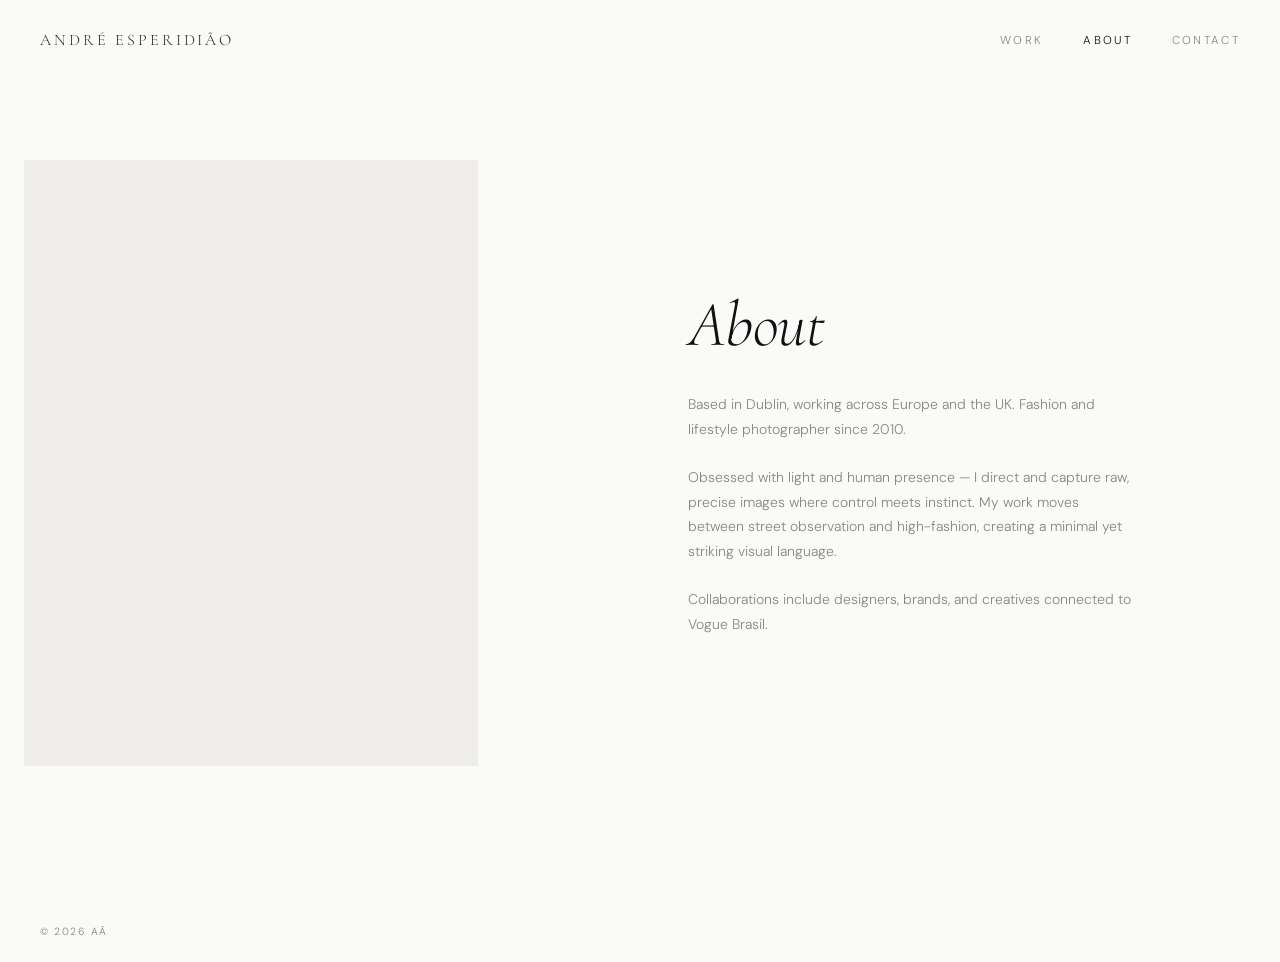
==== about.html @ 3160cdf7 "refactor: update page titles and improve navigation structure" ====
<!doctype html>
<html lang="en">
<head>
  <meta charset="UTF-8" />
  <meta name="viewport" content="width=device-width, initial-scale=1.0" />
  <title>About — André Esperidião</title>
  <link rel="preconnect" href="https://fonts.googleapis.com" />
  <link rel="preconnect" href="https://fonts.gstatic.com" crossorigin />
  <link href="https://fonts.googleapis.com/css2?family=Cormorant+Garamond:ital,wght@0,300;0,400;0,500;1,300;1,400;1,500&family=DM+Sans:ital,opsz,wght@0,9..40,100..1000;1,9..40,100..1000&display=swap" rel="stylesheet" />
  <link rel="stylesheet" href="style.css" />
</head>
<body>

  <header id="site-header">
    <div class="header-inner">
      <a href="index.html" class="logo font-serif-display">André Esperidião</a>
      <nav class="desktop-nav">
        <a href="work.html" class="nav-link">Work</a>
        <a href="about.html" class="nav-link">About</a>
        <a href="contact.html" class="nav-link">Contact</a>
      </nav>
      <button id="menu-toggle">Menu</button>
    </div>
  </header>

  <div id="mobile-menu">
    <a href="work.html">Work</a>
    <a href="about.html">About</a>
    <a href="contact.html">Contact</a>
  </div>

  <main class="page">
    <section class="page-top" style="padding-left:1.5rem;padding-right:1.5rem;">
      <div class="about-grid">

        <div class="reveal-image image-container w-full md-w-80pct" style="aspect-ratio:3/4;">
          <div class="shimmer"></div>
          <img src="assets/about-portrait.jpg" alt="André Esperidião" loading="lazy"
            style="width:100%;height:100%;object-fit:cover;" />
        </div>

        <div class="about-text-col">
          <h1 class="font-serif-display"><em>About</em></h1>
          <p>Based in Dublin, working across Europe and the UK. Fashion and lifestyle photographer since 2010.</p>
          <p>Obsessed with light and human presence — I direct and capture raw, precise images where control meets instinct. My work moves between street observation and high-fashion, creating a minimal yet striking visual language.</p>
          <p>Collaborations include designers, brands, and creatives connected to Vogue Brasil.</p>
        </div>

      </div>
    </section>

    <footer class="page-footer">
      <span class="footer-copy">© <span class="footer-year"></span> Aã</span>
    </footer>
  </main>

  <script src="main.js"></script>
</body>
</html>
---- style.css ----
@import url('https://fonts.googleapis.com/css2?family=Cormorant+Garamond:ital,wght@0,300;0,400;0,500;1,300;1,400;1,500&family=DM+Sans:ital,opsz,wght@0,9..40,100..1000;1,9..40,100..1000&display=swap');

/* ─── Variables (light theme — inner pages) ──────── */
:root {
  --background:       #fafaf8;
  --foreground:       #111111;
  --muted:            #eeede9;
  --muted-foreground: #8a8680;
  --border:           #e0e0dc;
}

/* ─── Reset ──────────────────────────────────────── */
*, *::before, *::after { box-sizing: border-box; margin: 0; padding: 0; }

html { scroll-behavior: smooth; }

body {
  background-color: var(--background);
  color: var(--foreground);
  font-family: 'DM Sans', system-ui, sans-serif;
  font-weight: 300;
  -webkit-font-smoothing: antialiased;
  -moz-osx-font-smoothing: grayscale;
  min-height: 100vh;
}

a { color: inherit; text-decoration: none; }
img { display: block; max-width: 100%; }

/* ─── Typography ─────────────────────────────────── */
.font-serif-display {
  font-family: 'Cormorant Garamond', Georgia, serif;
  letter-spacing: -0.01em;
  line-height: 1.1;
}

.font-sans-ui {
  font-family: 'DM Sans', system-ui, sans-serif;
  font-weight: 300;
  letter-spacing: 0.2em;
  text-transform: uppercase;
  font-size: 0.72rem;
}

/* ─── Nav Link ───────────────────────────────────── */
.nav-link {
  font-family: 'DM Sans', system-ui, sans-serif;
  font-size: 0.72rem;
  font-weight: 300;
  letter-spacing: 0.2em;
  text-transform: uppercase;
  color: var(--muted-foreground);
  display: inline-block;
  transition: color 0.2s;
}

.nav-link:hover { color: var(--foreground); }
.nav-link.active { color: var(--foreground); }

/* ─── Header ─────────────────────────────────────── */
#site-header {
  position: fixed;
  top: 0; left: 0; right: 0;
  z-index: 50;
  pointer-events: none;
}

.header-inner {
  display: flex;
  align-items: center;
  justify-content: space-between;
  padding: 2rem 2.5rem;
}

@media (max-width: 768px) {
  .header-inner { padding: 1.5rem; }
}

.logo {
  font-family: 'Cormorant Garamond', serif;
  font-weight: 300;
  font-size: 1rem;
  letter-spacing: 0.18em;
  text-transform: uppercase;
  color: var(--foreground);
  opacity: 0.9;
  pointer-events: auto;
  transition: opacity 0.2s;
}

.logo:hover { opacity: 1; }

nav.desktop-nav {
  display: none;
  align-items: center;
  gap: 2.5rem;
  pointer-events: auto;
}

@media (min-width: 769px) {
  nav.desktop-nav { display: flex; }
}

#menu-toggle {
  display: block;
  background: none;
  border: none;
  cursor: pointer;
  pointer-events: auto;
  font-family: 'DM Sans', system-ui, sans-serif;
  font-size: 0.72rem;
  font-weight: 300;
  letter-spacing: 0.2em;
  text-transform: uppercase;
  color: var(--muted-foreground);
  transition: color 0.2s;
}

#menu-toggle:hover { color: var(--foreground); }

@media (min-width: 769px) {
  #menu-toggle { display: none; }
}

/* ─── Mobile Menu ────────────────────────────────── */
#mobile-menu {
  position: fixed;
  inset: 0;
  z-index: 40;
  background: rgba(10, 10, 10, 0.97);
  display: flex;
  flex-direction: column;
  align-items: center;
  justify-content: center;
  gap: 2.5rem;
  opacity: 0;
  pointer-events: none;
  transition: opacity 0.4s cubic-bezier(0.22, 1, 0.36, 1);
}

#mobile-menu.open { opacity: 1; pointer-events: auto; }

#mobile-menu a {
  font-family: 'Cormorant Garamond', serif;
  font-weight: 300;
  font-size: 2.8rem;
  letter-spacing: 0.08em;
  color: #fff;
  opacity: 0;
  transform: translateY(20px);
  transition: opacity 0.5s cubic-bezier(0.22, 1, 0.36, 1),
              transform 0.5s cubic-bezier(0.22, 1, 0.36, 1);
}

#mobile-menu.open a:nth-child(1) { transition-delay: 0s;   opacity: 1; transform: translateY(0); }
#mobile-menu.open a:nth-child(2) { transition-delay: 0.1s; opacity: 1; transform: translateY(0); }
#mobile-menu.open a:nth-child(3) { transition-delay: 0.2s; opacity: 1; transform: translateY(0); }

/* ─── Image Container ────────────────────────────── */
.image-container {
  position: relative;
  overflow: hidden;
  background-color: var(--muted);
}

.image-container img {
  transition: filter 0.7s cubic-bezier(0.22, 1, 0.36, 1), opacity 0.6s ease;
}

.image-container:hover img { filter: brightness(1.05); }

/* ─── Shimmer ────────────────────────────────────── */
.shimmer {
  position: absolute;
  inset: 0;
  z-index: 1;
  background: linear-gradient(90deg,
    var(--muted) 25%,
    rgba(0, 0, 0, 0.04) 50%,
    var(--muted) 75%);
  background-size: 200% 100%;
  animation: shimmer 1.5s ease-in-out infinite;
}

@keyframes shimmer {
  0%   { background-position: 200% 0; }
  100% { background-position: -200% 0; }
}

/* ─── Section Padding ────────────────────────────── */
.section-padding { padding: 15vh 2.5rem; }

@media (max-width: 768px) {
  .section-padding { padding: 15vh 1.5rem; }
}

/* ─── Page top padding (below fixed nav) ─────────── */
.page-top { padding-top: 8rem; }

@media (min-width: 769px) {
  .page-top { padding-top: 10rem; }
}

/* ─── Scroll Reveal ──────────────────────────────── */
.reveal-image {
  opacity: 0;
  transform: translateY(24px);
  transition: opacity 0.8s cubic-bezier(0.22, 1, 0.36, 1),
              transform 0.8s cubic-bezier(0.22, 1, 0.36, 1);
}

.reveal-image.visible { opacity: 1; transform: translateY(0); }

/* ─── Hero Section ───────────────────────────────── */
.hero-section {
  min-height: 100svh;
  display: flex;
  flex-direction: column;
  justify-content: flex-end;
  padding: 1.5rem 1.5rem 3rem;
}

@media (min-width: 769px) {
  .hero-section { padding: 2rem 2.5rem 4rem; }
}

.hero-title {
  font-family: 'Cormorant Garamond', serif;
  font-weight: 400;
  font-size: clamp(3.5rem, 11vw, 9rem);
  letter-spacing: -0.03em;
  line-height: 0.9;
  max-width: 56rem;
  color: var(--foreground);
  opacity: 0;
  transform: translateY(30px);
  transition: opacity 1s cubic-bezier(0.22, 1, 0.36, 1),
              transform 1s cubic-bezier(0.22, 1, 0.36, 1);
  transition-delay: 0.2s;
}

.hero-title.animate { opacity: 1; transform: translateY(0); }
.hero-title em { font-style: italic; font-weight: 300; }

.hero-year {
  margin-top: 5rem;
  color: var(--muted-foreground);
  opacity: 0;
  transition: opacity 0.8s ease;
  transition-delay: 0.65s;
}

.hero-year.animate { opacity: 1; }

/* ─── Project Detail Animations ─────────────────── */
.project-detail-title,
.project-detail-meta,
.project-detail-subtitle {
  opacity: 0;
  transform: translateY(20px);
  transition: opacity 0.8s cubic-bezier(0.22, 1, 0.36, 1),
              transform 0.8s cubic-bezier(0.22, 1, 0.36, 1);
}

.project-detail-title.animate   { opacity: 1; transform: translateY(0); transition-delay: 0s; }
.project-detail-meta.animate     { opacity: 1; transform: translateY(0); transition-delay: 0.15s; }
.project-detail-subtitle.animate { opacity: 1; transform: translateY(0); transition-delay: 0.3s; }

/* ─── Work Grid ──────────────────────────────────── */
.work-grid {
  display: flex;
  flex-direction: column;
  gap: 15vh;
}

.project-link { display: block; }

.work-img-centered { margin-left: auto; margin-right: auto; }

.project-img-centered { margin-left: auto; margin-right: auto; }

@media (min-width: 769px) {
  .project-img-centered { width: 60%; }
}

.featured-img-centered { width: 100%; margin-left: auto; margin-right: auto; }

@media (min-width: 769px) {
  .featured-img-centered { width: 70%; }
}

/* ─── Project Detail ─────────────────────────────── */
.project-hero-img { width: 100%; height: 100svh; object-fit: cover; }

.project-info {
  min-height: 100svh;
  display: flex;
  flex-direction: column;
  justify-content: flex-end;
}

.project-info h1 { font-weight: 300; }

.image-series { padding: 0 1.5rem; display: flex; flex-direction: column; gap: 10vh; }

@media (min-width: 769px) {
  .image-series { padding: 0 2.5rem; }
}

.image-counter {
  font-size: 0.65rem;
  letter-spacing: 0.15em;
  text-transform: uppercase;
  color: var(--muted-foreground);
  margin-top: 0.5rem;
  text-align: right;
}

/* ─── About ──────────────────────────────────────── */
.about-grid {
  display: grid;
  grid-template-columns: 1fr;
  gap: 4rem;
}

@media (min-width: 769px) {
  .about-grid { grid-template-columns: 1fr 1fr; gap: 6rem; }
}

.about-text-col {
  display: flex;
  flex-direction: column;
  justify-content: center;
}

.about-text-col h1 {
  font-size: clamp(2rem, 5vw, 4rem);
  font-weight: 300;
  margin-bottom: 2rem;
  color: var(--foreground);
}

.about-text-col p {
  font-size: 0.875rem;
  line-height: 1.75;
  font-weight: 300;
  color: var(--muted-foreground);
  max-width: 28rem;
  margin-top: 1.5rem;
}

.about-text-col p:first-of-type { margin-top: 0; }

/* ─── Contact ────────────────────────────────────── */
.contact-form {
  margin-top: 4rem;
  display: flex;
  flex-direction: column;
  gap: 2rem;
  max-width: 36rem;
}

.contact-form label {
  display: block;
  margin-bottom: 0.5rem;
  color: var(--muted-foreground);
}

.contact-form input,
.contact-form textarea {
  width: 100%;
  background: transparent;
  border: none;
  border-bottom: 1px solid var(--border);
  padding: 0.75rem 0;
  font-size: 0.875rem;
  color: var(--foreground);
  font-family: inherit;
  font-weight: 300;
  outline: none;
  transition: border-color 0.3s;
  resize: none;
}

.contact-form input:focus,
.contact-form textarea:focus { border-bottom-color: var(--foreground); }

.contact-submit {
  background: none;
  border: none;
  border-bottom: 1px solid var(--foreground);
  padding-bottom: 0.25rem;
  cursor: pointer;
  font-family: 'DM Sans', system-ui, sans-serif;
  font-size: 0.72rem;
  font-weight: 300;
  letter-spacing: 0.2em;
  text-transform: uppercase;
  color: var(--foreground);
  display: inline-block;
  transition: opacity 0.2s;
}

.contact-submit:hover { opacity: 0.6; }

.success-message {
  display: none;
  margin-top: 4rem;
  color: var(--muted-foreground);
  opacity: 0;
  transform: translateY(10px);
  animation: fadeSlideIn 0.5s cubic-bezier(0.22, 1, 0.36, 1) forwards;
}

.success-message.show { display: block; }

@keyframes fadeSlideIn {
  to { opacity: 1; transform: translateY(0); }
}

/* ─── Footer (inner pages) ───────────────────────── */
.page-footer {
  display: flex;
  align-items: center;
  justify-content: space-between;
  padding: 1.5rem 2.5rem;
  margin-top: 15vh;
}

@media (max-width: 768px) {
  .page-footer { padding: 1.25rem 1.5rem; }
  .page-footer .footer-nav { display: none; }
}

.footer-copy {
  font-family: 'DM Sans', system-ui, sans-serif;
  font-weight: 300;
  font-size: 0.65rem;
  letter-spacing: 0.15em;
  text-transform: uppercase;
  color: var(--muted-foreground);
}

.footer-nav {
  display: flex;
  gap: 2rem;
  list-style: none;
}

.footer-nav a {
  font-family: 'DM Sans', system-ui, sans-serif;
  font-weight: 300;
  font-size: 0.65rem;
  letter-spacing: 0.15em;
  text-transform: uppercase;
  color: var(--muted-foreground);
  text-decoration: none;
  transition: color 0.2s;
}

.footer-nav a:hover { color: var(--foreground); }

/* ─── 404 ────────────────────────────────────────── */
.not-found {
  min-height: 100vh;
  display: flex;
  align-items: center;
  justify-content: center;
  text-align: center;
}

.not-found h1 { font-size: 2.25rem; font-weight: 300; margin-bottom: 1rem; }
.not-found p  { font-size: 1.25rem; color: var(--muted-foreground); margin-bottom: 1rem; }
.not-found a  { text-decoration: underline; }

/* ─── Helpers ────────────────────────────────────── */
.text-muted   { color: var(--muted-foreground); }
.tabular-nums { font-variant-numeric: tabular-nums; }
.w-full       { width: 100%; }
.aspect-3-4   { aspect-ratio: 3/4; }

@media (min-width: 769px) {
  .md-w-75    { width: 75%; }
  .md-w-70    { width: 70%; }
  .md-w-65    { width: 65%; }
  .md-w-60    { width: 60%; }
  .md-w-55    { width: 55%; }
  .md-w-50    { width: 50%; }
  .md-w-45    { width: 45%; }
  .md-w-40    { width: 40%; }
  .md-w-2-3   { width: 66.666%; }
  .md-w-half  { width: 50%; }
  .md-w-80pct { width: 80%; }
  .md-ml-auto { margin-left: auto; }
  .md-ml-10   { margin-left: 10%; }
  .md-ml-15   { margin-left: 15%; }
  .md-ml-8    { margin-left: 8%; }
  .md-h-80vh  { height: 80vh; }
  .md-h-70vh  { height: 70vh; }
}
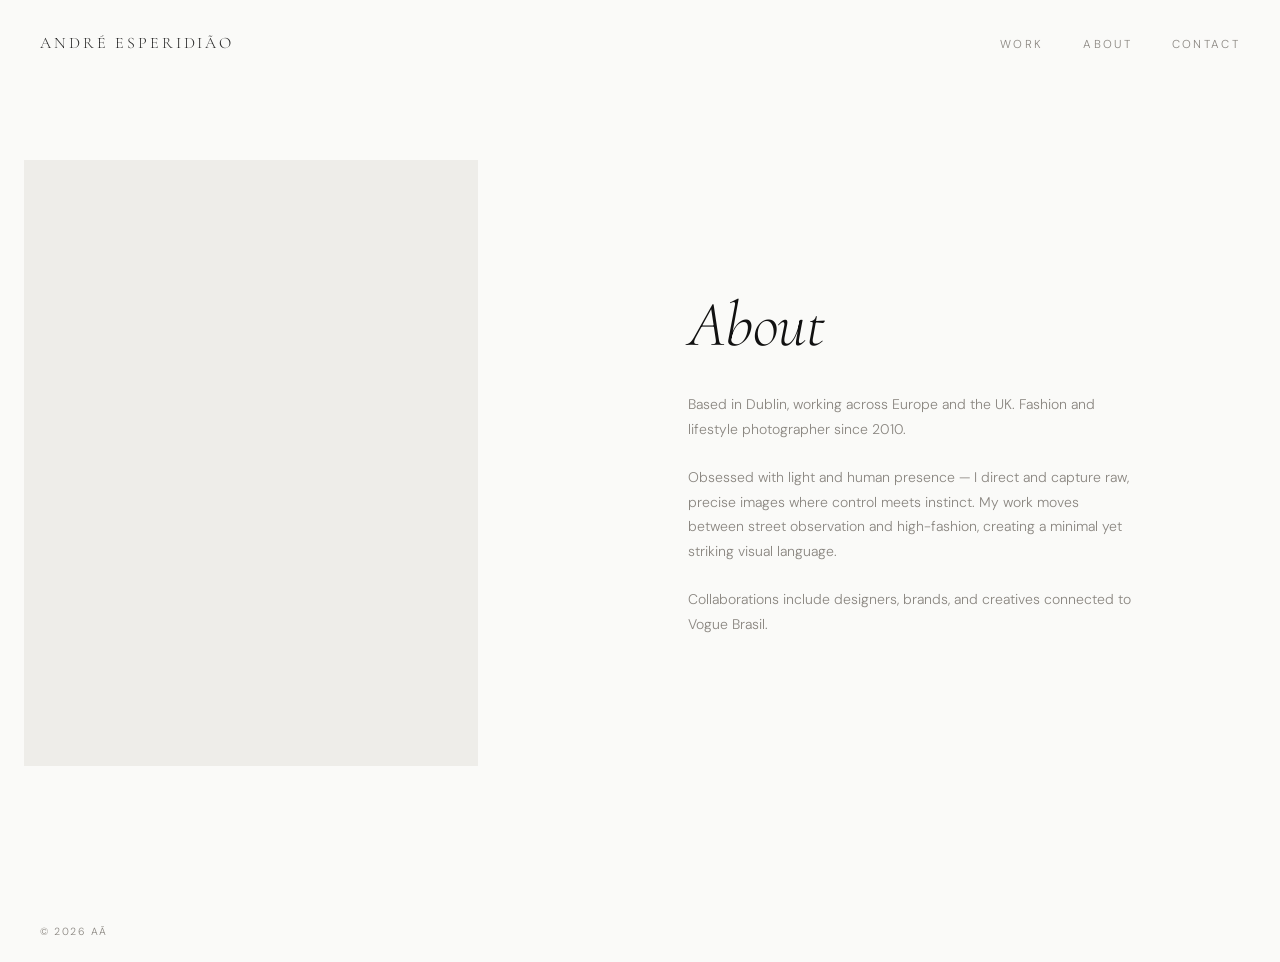
==== commit a6fd573d: "refactor: update navigation structure and styles across multiple pages" ====
--- a/about.html
+++ b/about.html
@@ -11,23 +11,23 @@
 </head>
 <body>
 
-  <header id="site-header">
-    <div class="header-inner">
-      <a href="index.html" class="logo font-serif-display">André Esperidião</a>
-      <nav class="desktop-nav">
-        <a href="work.html" class="nav-link">Work</a>
-        <a href="about.html" class="nav-link">About</a>
-        <a href="contact.html" class="nav-link">Contact</a>
-      </nav>
-      <button id="menu-toggle">Menu</button>
-    </div>
+  <header class="nav">
+    <a href="index.html" class="nav-logo">André Esperidião</a>
+    <ul class="nav-links">
+      <li><a href="work.html">Work</a></li>
+      <li><a href="about.html">About</a></li>
+      <li><a href="contact.html">Contact</a></li>
+    </ul>
+    <button class="nav-burger" id="burger" aria-label="Menu">
+      <span></span><span></span><span></span>
+    </button>
   </header>
 
-  <div id="mobile-menu">
+  <nav class="mobile-menu" id="mobileMenu">
     <a href="work.html">Work</a>
     <a href="about.html">About</a>
     <a href="contact.html">Contact</a>
-  </div>
+  </nav>
 
   <main class="page">
     <section class="page-top" style="padding-left:1.5rem;padding-right:1.5rem;">
--- a/style.css
+++ b/style.css
@@ -2,17 +2,25 @@
 
 /* ─── Variables (light theme — inner pages) ──────── */
 :root {
-  --background:       #fafaf8;
-  --foreground:       #111111;
-  --muted:            #eeede9;
+  --background: #fafaf8;
+  --foreground: #111111;
+  --muted: #eeede9;
   --muted-foreground: #8a8680;
-  --border:           #e0e0dc;
+  --border: #e0e0dc;
 }
 
 /* ─── Reset ──────────────────────────────────────── */
-*, *::before, *::after { box-sizing: border-box; margin: 0; padding: 0; }
-
-html { scroll-behavior: smooth; }
+*,
+*::before,
+*::after {
+  box-sizing: border-box;
+  margin: 0;
+  padding: 0;
+}
+
+html {
+  scroll-behavior: smooth;
+}
 
 body {
   background-color: var(--background);
@@ -24,8 +32,15 @@
   min-height: 100vh;
 }
 
-a { color: inherit; text-decoration: none; }
-img { display: block; max-width: 100%; }
+a {
+  color: inherit;
+  text-decoration: none;
+}
+
+img {
+  display: block;
+  max-width: 100%;
+}
 
 /* ─── Typography ─────────────────────────────────── */
 .font-serif-display {
@@ -42,7 +57,110 @@
   font-size: 0.72rem;
 }
 
-/* ─── Nav Link ───────────────────────────────────── */
+/* ─── Nav (inner pages — dark text) ─────────────── */
+.nav {
+  position: fixed;
+  top: 0; left: 0; right: 0;
+  z-index: 100;
+  display: flex;
+  align-items: center;
+  justify-content: space-between;
+  padding: 2rem 2.5rem;
+  pointer-events: none;
+}
+
+.nav > * { pointer-events: auto; }
+
+.nav-logo {
+  font-family: 'Cormorant Garamond', serif;
+  font-weight: 300;
+  font-size: 1rem;
+  letter-spacing: 0.18em;
+  text-transform: uppercase;
+  color: var(--foreground);
+  text-decoration: none;
+  opacity: 0.9;
+  transition: opacity 0.2s;
+}
+
+.nav-logo:hover { opacity: 1; }
+
+.nav-links {
+  display: flex;
+  align-items: center;
+  gap: 2.5rem;
+  list-style: none;
+}
+
+.nav-links a {
+  font-family: 'DM Sans', sans-serif;
+  font-weight: 300;
+  font-size: 0.72rem;
+  letter-spacing: 0.2em;
+  text-transform: uppercase;
+  color: var(--muted-foreground);
+  text-decoration: none;
+  transition: color 0.2s;
+}
+
+.nav-links a:hover { color: var(--foreground); }
+
+.nav-burger {
+  display: none;
+  flex-direction: column;
+  gap: 5px;
+  cursor: pointer;
+  background: none;
+  border: none;
+  padding: 4px;
+}
+
+.nav-burger span {
+  display: block;
+  width: 22px;
+  height: 1px;
+  background: var(--foreground);
+  transition: transform 0.3s ease, opacity 0.3s ease;
+}
+
+.nav-burger.open span:nth-child(1) { transform: translateY(6px) rotate(45deg); }
+.nav-burger.open span:nth-child(2) { opacity: 0; }
+.nav-burger.open span:nth-child(3) { transform: translateY(-6px) rotate(-45deg); }
+
+.mobile-menu {
+  display: none;
+  position: fixed;
+  inset: 0;
+  z-index: 90;
+  background: rgba(10,10,10,0.97);
+  flex-direction: column;
+  align-items: center;
+  justify-content: center;
+  gap: 2.5rem;
+}
+
+.mobile-menu.open { display: flex; }
+
+.mobile-menu a {
+  font-family: 'Cormorant Garamond', serif;
+  font-weight: 300;
+  font-size: 2.8rem;
+  letter-spacing: 0.08em;
+  color: #fff;
+  text-decoration: none;
+  opacity: 0.85;
+  transition: opacity 0.2s;
+}
+
+.mobile-menu a:hover { opacity: 1; }
+
+@media (max-width: 768px) {
+  .nav { padding: 1.5rem; }
+  .nav-links { display: none; }
+  .nav-burger { display: flex; }
+}
+
+
 .nav-link {
   font-family: 'DM Sans', system-ui, sans-serif;
   font-size: 0.72rem;
@@ -54,13 +172,20 @@
   transition: color 0.2s;
 }
 
-.nav-link:hover { color: var(--foreground); }
-.nav-link.active { color: var(--foreground); }
+.nav-link:hover {
+  color: var(--foreground);
+}
+
+.nav-link.active {
+  color: var(--foreground);
+}
 
 /* ─── Header ─────────────────────────────────────── */
 #site-header {
   position: fixed;
-  top: 0; left: 0; right: 0;
+  top: 0;
+  left: 0;
+  right: 0;
   z-index: 50;
   pointer-events: none;
 }
@@ -73,7 +198,9 @@
 }
 
 @media (max-width: 768px) {
-  .header-inner { padding: 1.5rem; }
+  .header-inner {
+    padding: 1.5rem;
+  }
 }
 
 .logo {
@@ -88,7 +215,9 @@
   transition: opacity 0.2s;
 }
 
-.logo:hover { opacity: 1; }
+.logo:hover {
+  opacity: 1;
+}
 
 nav.desktop-nav {
   display: none;
@@ -98,7 +227,9 @@
 }
 
 @media (min-width: 769px) {
-  nav.desktop-nav { display: flex; }
+  nav.desktop-nav {
+    display: flex;
+  }
 }
 
 #menu-toggle {
@@ -116,10 +247,14 @@
   transition: color 0.2s;
 }
 
-#menu-toggle:hover { color: var(--foreground); }
+#menu-toggle:hover {
+  color: var(--foreground);
+}
 
 @media (min-width: 769px) {
-  #menu-toggle { display: none; }
+  #menu-toggle {
+    display: none;
+  }
 }
 
 /* ─── Mobile Menu ────────────────────────────────── */
@@ -138,7 +273,10 @@
   transition: opacity 0.4s cubic-bezier(0.22, 1, 0.36, 1);
 }
 
-#mobile-menu.open { opacity: 1; pointer-events: auto; }
+#mobile-menu.open {
+  opacity: 1;
+  pointer-events: auto;
+}
 
 #mobile-menu a {
   font-family: 'Cormorant Garamond', serif;
@@ -149,12 +287,26 @@
   opacity: 0;
   transform: translateY(20px);
   transition: opacity 0.5s cubic-bezier(0.22, 1, 0.36, 1),
-              transform 0.5s cubic-bezier(0.22, 1, 0.36, 1);
-}
-
-#mobile-menu.open a:nth-child(1) { transition-delay: 0s;   opacity: 1; transform: translateY(0); }
-#mobile-menu.open a:nth-child(2) { transition-delay: 0.1s; opacity: 1; transform: translateY(0); }
-#mobile-menu.open a:nth-child(3) { transition-delay: 0.2s; opacity: 1; transform: translateY(0); }
+    transform 0.5s cubic-bezier(0.22, 1, 0.36, 1);
+}
+
+#mobile-menu.open a:nth-child(1) {
+  transition-delay: 0s;
+  opacity: 1;
+  transform: translateY(0);
+}
+
+#mobile-menu.open a:nth-child(2) {
+  transition-delay: 0.1s;
+  opacity: 1;
+  transform: translateY(0);
+}
+
+#mobile-menu.open a:nth-child(3) {
+  transition-delay: 0.2s;
+  opacity: 1;
+  transform: translateY(0);
+}
 
 /* ─── Image Container ────────────────────────────── */
 .image-container {
@@ -167,7 +319,9 @@
   transition: filter 0.7s cubic-bezier(0.22, 1, 0.36, 1), opacity 0.6s ease;
 }
 
-.image-container:hover img { filter: brightness(1.05); }
+.image-container:hover img {
+  filter: brightness(1.05);
+}
 
 /* ─── Shimmer ────────────────────────────────────── */
 .shimmer {
@@ -175,30 +329,43 @@
   inset: 0;
   z-index: 1;
   background: linear-gradient(90deg,
-    var(--muted) 25%,
-    rgba(0, 0, 0, 0.04) 50%,
-    var(--muted) 75%);
+      var(--muted) 25%,
+      rgba(0, 0, 0, 0.04) 50%,
+      var(--muted) 75%);
   background-size: 200% 100%;
   animation: shimmer 1.5s ease-in-out infinite;
 }
 
 @keyframes shimmer {
-  0%   { background-position: 200% 0; }
-  100% { background-position: -200% 0; }
+  0% {
+    background-position: 200% 0;
+  }
+
+  100% {
+    background-position: -200% 0;
+  }
 }
 
 /* ─── Section Padding ────────────────────────────── */
-.section-padding { padding: 15vh 2.5rem; }
+.section-padding {
+  padding: 15vh 2.5rem;
+}
 
 @media (max-width: 768px) {
-  .section-padding { padding: 15vh 1.5rem; }
+  .section-padding {
+    padding: 15vh 1.5rem;
+  }
 }
 
 /* ─── Page top padding (below fixed nav) ─────────── */
-.page-top { padding-top: 8rem; }
+.page-top {
+  padding-top: 8rem;
+}
 
 @media (min-width: 769px) {
-  .page-top { padding-top: 10rem; }
+  .page-top {
+    padding-top: 10rem;
+  }
 }
 
 /* ─── Scroll Reveal ──────────────────────────────── */
@@ -206,10 +373,13 @@
   opacity: 0;
   transform: translateY(24px);
   transition: opacity 0.8s cubic-bezier(0.22, 1, 0.36, 1),
-              transform 0.8s cubic-bezier(0.22, 1, 0.36, 1);
-}
-
-.reveal-image.visible { opacity: 1; transform: translateY(0); }
+    transform 0.8s cubic-bezier(0.22, 1, 0.36, 1);
+}
+
+.reveal-image.visible {
+  opacity: 1;
+  transform: translateY(0);
+}
 
 /* ─── Hero Section ───────────────────────────────── */
 .hero-section {
@@ -221,7 +391,9 @@
 }
 
 @media (min-width: 769px) {
-  .hero-section { padding: 2rem 2.5rem 4rem; }
+  .hero-section {
+    padding: 2rem 2.5rem 4rem;
+  }
 }
 
 .hero-title {
@@ -235,12 +407,19 @@
   opacity: 0;
   transform: translateY(30px);
   transition: opacity 1s cubic-bezier(0.22, 1, 0.36, 1),
-              transform 1s cubic-bezier(0.22, 1, 0.36, 1);
+    transform 1s cubic-bezier(0.22, 1, 0.36, 1);
   transition-delay: 0.2s;
 }
 
-.hero-title.animate { opacity: 1; transform: translateY(0); }
-.hero-title em { font-style: italic; font-weight: 300; }
+.hero-title.animate {
+  opacity: 1;
+  transform: translateY(0);
+}
+
+.hero-title em {
+  font-style: italic;
+  font-weight: 300;
+}
 
 .hero-year {
   margin-top: 5rem;
@@ -250,7 +429,9 @@
   transition-delay: 0.65s;
 }
 
-.hero-year.animate { opacity: 1; }
+.hero-year.animate {
+  opacity: 1;
+}
 
 /* ─── Project Detail Animations ─────────────────── */
 .project-detail-title,
@@ -259,12 +440,26 @@
   opacity: 0;
   transform: translateY(20px);
   transition: opacity 0.8s cubic-bezier(0.22, 1, 0.36, 1),
-              transform 0.8s cubic-bezier(0.22, 1, 0.36, 1);
-}
-
-.project-detail-title.animate   { opacity: 1; transform: translateY(0); transition-delay: 0s; }
-.project-detail-meta.animate     { opacity: 1; transform: translateY(0); transition-delay: 0.15s; }
-.project-detail-subtitle.animate { opacity: 1; transform: translateY(0); transition-delay: 0.3s; }
+    transform 0.8s cubic-bezier(0.22, 1, 0.36, 1);
+}
+
+.project-detail-title.animate {
+  opacity: 1;
+  transform: translateY(0);
+  transition-delay: 0s;
+}
+
+.project-detail-meta.animate {
+  opacity: 1;
+  transform: translateY(0);
+  transition-delay: 0.15s;
+}
+
+.project-detail-subtitle.animate {
+  opacity: 1;
+  transform: translateY(0);
+  transition-delay: 0.3s;
+}
 
 /* ─── Work Grid ──────────────────────────────────── */
 .work-grid {
@@ -273,24 +468,44 @@
   gap: 15vh;
 }
 
-.project-link { display: block; }
-
-.work-img-centered { margin-left: auto; margin-right: auto; }
-
-.project-img-centered { margin-left: auto; margin-right: auto; }
+.project-link {
+  display: block;
+}
+
+.work-img-centered {
+  margin-left: auto;
+  margin-right: auto;
+}
+
+.project-img-centered {
+  margin-left: auto;
+  margin-right: auto;
+}
 
 @media (min-width: 769px) {
-  .project-img-centered { width: 60%; }
-}
-
-.featured-img-centered { width: 100%; margin-left: auto; margin-right: auto; }
+  .project-img-centered {
+    width: 40%;
+  }
+}
+
+.featured-img-centered {
+  width: 100%;
+  margin-left: auto;
+  margin-right: auto;
+}
 
 @media (min-width: 769px) {
-  .featured-img-centered { width: 70%; }
+  .featured-img-centered {
+    width: 70%;
+  }
 }
 
 /* ─── Project Detail ─────────────────────────────── */
-.project-hero-img { width: 100%; height: 100svh; object-fit: cover; }
+.project-hero-img {
+  width: 100%;
+  height: 100svh;
+  object-fit: cover;
+}
 
 .project-info {
   min-height: 100svh;
@@ -299,12 +514,21 @@
   justify-content: flex-end;
 }
 
-.project-info h1 { font-weight: 300; }
-
-.image-series { padding: 0 1.5rem; display: flex; flex-direction: column; gap: 10vh; }
+.project-info h1 {
+  font-weight: 300;
+}
+
+.image-series {
+  padding: 0 1.5rem;
+  display: flex;
+  flex-direction: column;
+  gap: 20vh;
+}
 
 @media (min-width: 769px) {
-  .image-series { padding: 0 2.5rem; }
+  .image-series {
+    padding: 0 2.5rem;
+  }
 }
 
 .image-counter {
@@ -324,7 +548,10 @@
 }
 
 @media (min-width: 769px) {
-  .about-grid { grid-template-columns: 1fr 1fr; gap: 6rem; }
+  .about-grid {
+    grid-template-columns: 1fr 1fr;
+    gap: 6rem;
+  }
 }
 
 .about-text-col {
@@ -349,7 +576,9 @@
   margin-top: 1.5rem;
 }
 
-.about-text-col p:first-of-type { margin-top: 0; }
+.about-text-col p:first-of-type {
+  margin-top: 0;
+}
 
 /* ─── Contact ────────────────────────────────────── */
 .contact-form {
@@ -383,7 +612,9 @@
 }
 
 .contact-form input:focus,
-.contact-form textarea:focus { border-bottom-color: var(--foreground); }
+.contact-form textarea:focus {
+  border-bottom-color: var(--foreground);
+}
 
 .contact-submit {
   background: none;
@@ -401,7 +632,9 @@
   transition: opacity 0.2s;
 }
 
-.contact-submit:hover { opacity: 0.6; }
+.contact-submit:hover {
+  opacity: 0.6;
+}
 
 .success-message {
   display: none;
@@ -412,10 +645,15 @@
   animation: fadeSlideIn 0.5s cubic-bezier(0.22, 1, 0.36, 1) forwards;
 }
 
-.success-message.show { display: block; }
+.success-message.show {
+  display: block;
+}
 
 @keyframes fadeSlideIn {
-  to { opacity: 1; transform: translateY(0); }
+  to {
+    opacity: 1;
+    transform: translateY(0);
+  }
 }
 
 /* ─── Footer (inner pages) ───────────────────────── */
@@ -428,8 +666,13 @@
 }
 
 @media (max-width: 768px) {
-  .page-footer { padding: 1.25rem 1.5rem; }
-  .page-footer .footer-nav { display: none; }
+  .page-footer {
+    padding: 1.25rem 1.5rem;
+  }
+
+  .page-footer .footer-nav {
+    display: none;
+  }
 }
 
 .footer-copy {
@@ -458,7 +701,9 @@
   transition: color 0.2s;
 }
 
-.footer-nav a:hover { color: var(--foreground); }
+.footer-nav a:hover {
+  color: var(--foreground);
+}
 
 /* ─── 404 ────────────────────────────────────────── */
 .not-found {
@@ -469,32 +714,243 @@
   text-align: center;
 }
 
-.not-found h1 { font-size: 2.25rem; font-weight: 300; margin-bottom: 1rem; }
-.not-found p  { font-size: 1.25rem; color: var(--muted-foreground); margin-bottom: 1rem; }
-.not-found a  { text-decoration: underline; }
+.not-found h1 {
+  font-size: 2.25rem;
+  font-weight: 300;
+  margin-bottom: 1rem;
+}
+
+.not-found p {
+  font-size: 1.25rem;
+  color: var(--muted-foreground);
+  margin-bottom: 1rem;
+}
+
+.not-found a {
+  text-decoration: underline;
+}
+
+/* ─── Lightbox ───────────────────────────────────── */
+.lightbox {
+  display: none;
+  position: fixed;
+  inset: 0;
+  z-index: 200;
+  background: #0a0a0a;
+  flex-direction: column;
+}
+
+.lightbox.open {
+  display: flex;
+}
+
+.lightbox-header {
+  position: absolute;
+  top: 0;
+  left: 0;
+  right: 0;
+  z-index: 10;
+  display: flex;
+  align-items: center;
+  justify-content: space-between;
+  padding: 2rem 2.5rem;
+  pointer-events: none;
+}
+
+.lightbox-header>* {
+  pointer-events: auto;
+}
+
+.lightbox-title {
+  font-family: 'Cormorant Garamond', serif;
+  font-weight: 300;
+  font-size: 1rem;
+  letter-spacing: 0.18em;
+  text-transform: uppercase;
+  color: rgba(255, 255, 255, 0.9);
+}
+
+.lightbox-close {
+  background: none;
+  border: none;
+  cursor: pointer;
+  font-family: 'DM Sans', system-ui, sans-serif;
+  font-size: 0.72rem;
+  font-weight: 300;
+  letter-spacing: 0.2em;
+  text-transform: uppercase;
+  color: rgba(255, 255, 255, 0.65);
+  transition: color 0.2s;
+  padding: 0;
+}
+
+.lightbox-close:hover {
+  color: #fff;
+}
+
+.lightbox-scroll {
+  display: flex;
+  flex-direction: row;
+  width: 100%;
+  height: 100vh;
+  overflow-x: scroll;
+  overflow-y: hidden;
+  scrollbar-width: none;
+}
+
+.lightbox-scroll::-webkit-scrollbar {
+  display: none;
+}
+
+.lightbox-slide {
+  flex-shrink: 0;
+  height: 100vh;
+  position: relative;
+}
+
+.lightbox-slide img {
+  height: 100%;
+  width: auto;
+  display: block;
+  object-fit: contain;
+  user-select: none;
+  -webkit-user-drag: none;
+}
+
+.lightbox-footer {
+  position: absolute;
+  bottom: 0;
+  left: 0;
+  right: 0;
+  z-index: 10;
+  display: flex;
+  align-items: center;
+  justify-content: space-between;
+  padding: 1.5rem 2.5rem;
+  pointer-events: none;
+}
+
+.lightbox-counter {
+  font-family: 'DM Sans', system-ui, sans-serif;
+  font-weight: 300;
+  font-size: 0.65rem;
+  letter-spacing: 0.15em;
+  text-transform: uppercase;
+  color: rgba(255, 255, 255, 0.35);
+}
+
+@media (max-width: 768px) {
+  .lightbox-header {
+    padding: 1.5rem;
+  }
+
+  .lightbox-footer {
+    padding: 1.25rem 1.5rem;
+  }
+
+  .lightbox-scroll {
+    flex-direction: column;
+    overflow-x: hidden;
+    overflow-y: scroll;
+    -webkit-overflow-scrolling: touch;
+  }
+
+  .lightbox-slide {
+    height: auto;
+    width: 100vw;
+    flex-shrink: 0;
+  }
+
+  .lightbox-slide img {
+    height: auto;
+    width: 100%;
+    object-fit: cover;
+  }
+}
 
 /* ─── Helpers ────────────────────────────────────── */
-.text-muted   { color: var(--muted-foreground); }
-.tabular-nums { font-variant-numeric: tabular-nums; }
-.w-full       { width: 100%; }
-.aspect-3-4   { aspect-ratio: 3/4; }
+.text-muted {
+  color: var(--muted-foreground);
+}
+
+.tabular-nums {
+  font-variant-numeric: tabular-nums;
+}
+
+.w-full {
+  width: 100%;
+}
+
+.aspect-3-4 {
+  aspect-ratio: 3/4;
+}
 
 @media (min-width: 769px) {
-  .md-w-75    { width: 75%; }
-  .md-w-70    { width: 70%; }
-  .md-w-65    { width: 65%; }
-  .md-w-60    { width: 60%; }
-  .md-w-55    { width: 55%; }
-  .md-w-50    { width: 50%; }
-  .md-w-45    { width: 45%; }
-  .md-w-40    { width: 40%; }
-  .md-w-2-3   { width: 66.666%; }
-  .md-w-half  { width: 50%; }
-  .md-w-80pct { width: 80%; }
-  .md-ml-auto { margin-left: auto; }
-  .md-ml-10   { margin-left: 10%; }
-  .md-ml-15   { margin-left: 15%; }
-  .md-ml-8    { margin-left: 8%; }
-  .md-h-80vh  { height: 80vh; }
-  .md-h-70vh  { height: 70vh; }
-}
+  .md-w-75 {
+    width: 75%;
+  }
+
+  .md-w-70 {
+    width: 70%;
+  }
+
+  .md-w-65 {
+    width: 65%;
+  }
+
+  .md-w-60 {
+    width: 60%;
+  }
+
+  .md-w-55 {
+    width: 55%;
+  }
+
+  .md-w-50 {
+    width: 50%;
+  }
+
+  .md-w-45 {
+    width: 45%;
+  }
+
+  .md-w-40 {
+    width: 40%;
+  }
+
+  .md-w-2-3 {
+    width: 66.666%;
+  }
+
+  .md-w-half {
+    width: 50%;
+  }
+
+  .md-w-80pct {
+    width: 80%;
+  }
+
+  .md-ml-auto {
+    margin-left: auto;
+  }
+
+  .md-ml-10 {
+    margin-left: 10%;
+  }
+
+  .md-ml-15 {
+    margin-left: 15%;
+  }
+
+  .md-ml-8 {
+    margin-left: 8%;
+  }
+
+  .md-h-80vh {
+    height: 80vh;
+  }
+
+  .md-h-70vh {
+    height: 70vh;
+  }
+}
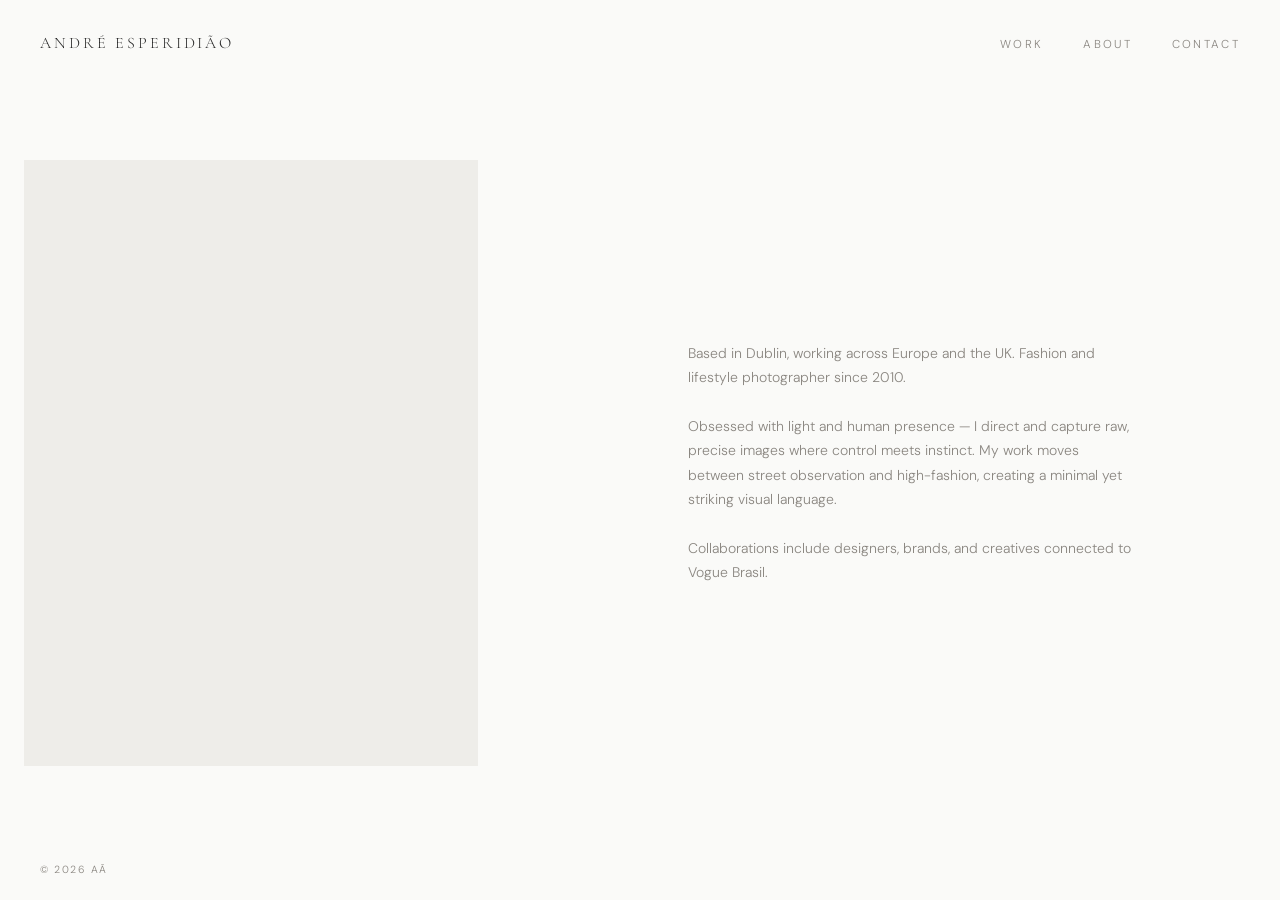
==== commit 0c29d29d: "refactor: update footer styles for consistent positioning across pages" ====
--- a/about.html
+++ b/about.html
@@ -1,14 +1,18 @@
 <!doctype html>
 <html lang="en">
+
 <head>
   <meta charset="UTF-8" />
   <meta name="viewport" content="width=device-width, initial-scale=1.0" />
   <title>About — André Esperidião</title>
   <link rel="preconnect" href="https://fonts.googleapis.com" />
   <link rel="preconnect" href="https://fonts.gstatic.com" crossorigin />
-  <link href="https://fonts.googleapis.com/css2?family=Cormorant+Garamond:ital,wght@0,300;0,400;0,500;1,300;1,400;1,500&family=DM+Sans:ital,opsz,wght@0,9..40,100..1000;1,9..40,100..1000&display=swap" rel="stylesheet" />
+  <link
+    href="https://fonts.googleapis.com/css2?family=Cormorant+Garamond:ital,wght@0,300;0,400;0,500;1,300;1,400;1,500&family=DM+Sans:ital,opsz,wght@0,9..40,100..1000;1,9..40,100..1000&display=swap"
+    rel="stylesheet" />
   <link rel="stylesheet" href="style.css" />
 </head>
+
 <body>
 
   <header class="nav">
@@ -40,20 +44,22 @@
         </div>
 
         <div class="about-text-col">
-          <h1 class="font-serif-display"><em>About</em></h1>
           <p>Based in Dublin, working across Europe and the UK. Fashion and lifestyle photographer since 2010.</p>
-          <p>Obsessed with light and human presence — I direct and capture raw, precise images where control meets instinct. My work moves between street observation and high-fashion, creating a minimal yet striking visual language.</p>
+          <p>Obsessed with light and human presence — I direct and capture raw, precise images where control meets
+            instinct. My work moves between street observation and high-fashion, creating a minimal yet striking visual
+            language.</p>
           <p>Collaborations include designers, brands, and creatives connected to Vogue Brasil.</p>
         </div>
 
       </div>
     </section>
 
-    <footer class="page-footer">
+    <footer class="page-footer" style="position:fixed;bottom:0;left:0;right:0;margin-top:0;">
       <span class="footer-copy">© <span class="footer-year"></span> Aã</span>
     </footer>
   </main>
 
   <script src="main.js"></script>
 </body>
-</html>
+
+</html>
--- a/style.css
+++ b/style.css
@@ -60,7 +60,9 @@
 /* ─── Nav (inner pages — dark text) ─────────────── */
 .nav {
   position: fixed;
-  top: 0; left: 0; right: 0;
+  top: 0;
+  left: 0;
+  right: 0;
   z-index: 100;
   display: flex;
   align-items: center;
@@ -69,7 +71,9 @@
   pointer-events: none;
 }
 
-.nav > * { pointer-events: auto; }
+.nav>* {
+  pointer-events: auto;
+}
 
 .nav-logo {
   font-family: 'Cormorant Garamond', serif;
@@ -83,7 +87,9 @@
   transition: opacity 0.2s;
 }
 
-.nav-logo:hover { opacity: 1; }
+.nav-logo:hover {
+  opacity: 1;
+}
 
 .nav-links {
   display: flex;
@@ -103,7 +109,9 @@
   transition: color 0.2s;
 }
 
-.nav-links a:hover { color: var(--foreground); }
+.nav-links a:hover {
+  color: var(--foreground);
+}
 
 .nav-burger {
   display: none;
@@ -123,23 +131,33 @@
   transition: transform 0.3s ease, opacity 0.3s ease;
 }
 
-.nav-burger.open span:nth-child(1) { transform: translateY(6px) rotate(45deg); }
-.nav-burger.open span:nth-child(2) { opacity: 0; }
-.nav-burger.open span:nth-child(3) { transform: translateY(-6px) rotate(-45deg); }
+.nav-burger.open span:nth-child(1) {
+  transform: translateY(6px) rotate(45deg);
+}
+
+.nav-burger.open span:nth-child(2) {
+  opacity: 0;
+}
+
+.nav-burger.open span:nth-child(3) {
+  transform: translateY(-6px) rotate(-45deg);
+}
 
 .mobile-menu {
   display: none;
   position: fixed;
   inset: 0;
   z-index: 90;
-  background: rgba(10,10,10,0.97);
+  background: rgba(10, 10, 10, 0.97);
   flex-direction: column;
   align-items: center;
   justify-content: center;
   gap: 2.5rem;
 }
 
-.mobile-menu.open { display: flex; }
+.mobile-menu.open {
+  display: flex;
+}
 
 .mobile-menu a {
   font-family: 'Cormorant Garamond', serif;
@@ -152,12 +170,22 @@
   transition: opacity 0.2s;
 }
 
-.mobile-menu a:hover { opacity: 1; }
+.mobile-menu a:hover {
+  opacity: 1;
+}
 
 @media (max-width: 768px) {
-  .nav { padding: 1.5rem; }
-  .nav-links { display: none; }
-  .nav-burger { display: flex; }
+  .nav {
+    padding: 1.5rem;
+  }
+
+  .nav-links {
+    display: none;
+  }
+
+  .nav-burger {
+    display: flex;
+  }
 }
 
 
@@ -581,79 +609,45 @@
 }
 
 /* ─── Contact ────────────────────────────────────── */
-.contact-form {
-  margin-top: 4rem;
-  display: flex;
-  flex-direction: column;
-  gap: 2rem;
-  max-width: 36rem;
-}
-
-.contact-form label {
-  display: block;
-  margin-bottom: 0.5rem;
-  color: var(--muted-foreground);
-}
-
-.contact-form input,
-.contact-form textarea {
-  width: 100%;
-  background: transparent;
-  border: none;
-  border-bottom: 1px solid var(--border);
-  padding: 0.75rem 0;
-  font-size: 0.875rem;
-  color: var(--foreground);
-  font-family: inherit;
-  font-weight: 300;
-  outline: none;
-  transition: border-color 0.3s;
-  resize: none;
-}
-
-.contact-form input:focus,
-.contact-form textarea:focus {
+.contact-minimal {
+  min-height: 100svh;
+  display: flex;
+  flex-direction: column;
+  justify-content: flex-end;
+  padding: 0 2.5rem 6rem;
+}
+
+@media (max-width: 768px) {
+  .contact-minimal {
+    padding: 0 1.5rem 4rem;
+  }
+}
+
+.contact-minimal .font-sans-ui {
+  margin-bottom: 2.5rem;
+}
+
+.contact-links {
+  display: flex;
+  flex-direction: column;
+  gap: 0.75rem;
+}
+
+.contact-line {
+  font-family: 'Cormorant Garamond', Georgia, serif;
+  font-weight: 300;
+  font-size: clamp(1.8rem, 4vw, 3rem);
+  letter-spacing: -0.01em;
+  color: var(--foreground);
+  text-decoration: none;
+  border-bottom: 1px solid transparent;
+  transition: border-color 0.2s;
+  display: inline-block;
+  line-height: 1.2;
+}
+
+.contact-line:hover {
   border-bottom-color: var(--foreground);
-}
-
-.contact-submit {
-  background: none;
-  border: none;
-  border-bottom: 1px solid var(--foreground);
-  padding-bottom: 0.25rem;
-  cursor: pointer;
-  font-family: 'DM Sans', system-ui, sans-serif;
-  font-size: 0.72rem;
-  font-weight: 300;
-  letter-spacing: 0.2em;
-  text-transform: uppercase;
-  color: var(--foreground);
-  display: inline-block;
-  transition: opacity 0.2s;
-}
-
-.contact-submit:hover {
-  opacity: 0.6;
-}
-
-.success-message {
-  display: none;
-  margin-top: 4rem;
-  color: var(--muted-foreground);
-  opacity: 0;
-  transform: translateY(10px);
-  animation: fadeSlideIn 0.5s cubic-bezier(0.22, 1, 0.36, 1) forwards;
-}
-
-.success-message.show {
-  display: block;
-}
-
-@keyframes fadeSlideIn {
-  to {
-    opacity: 1;
-    transform: translateY(0);
-  }
 }
 
 /* ─── Footer (inner pages) ───────────────────────── */
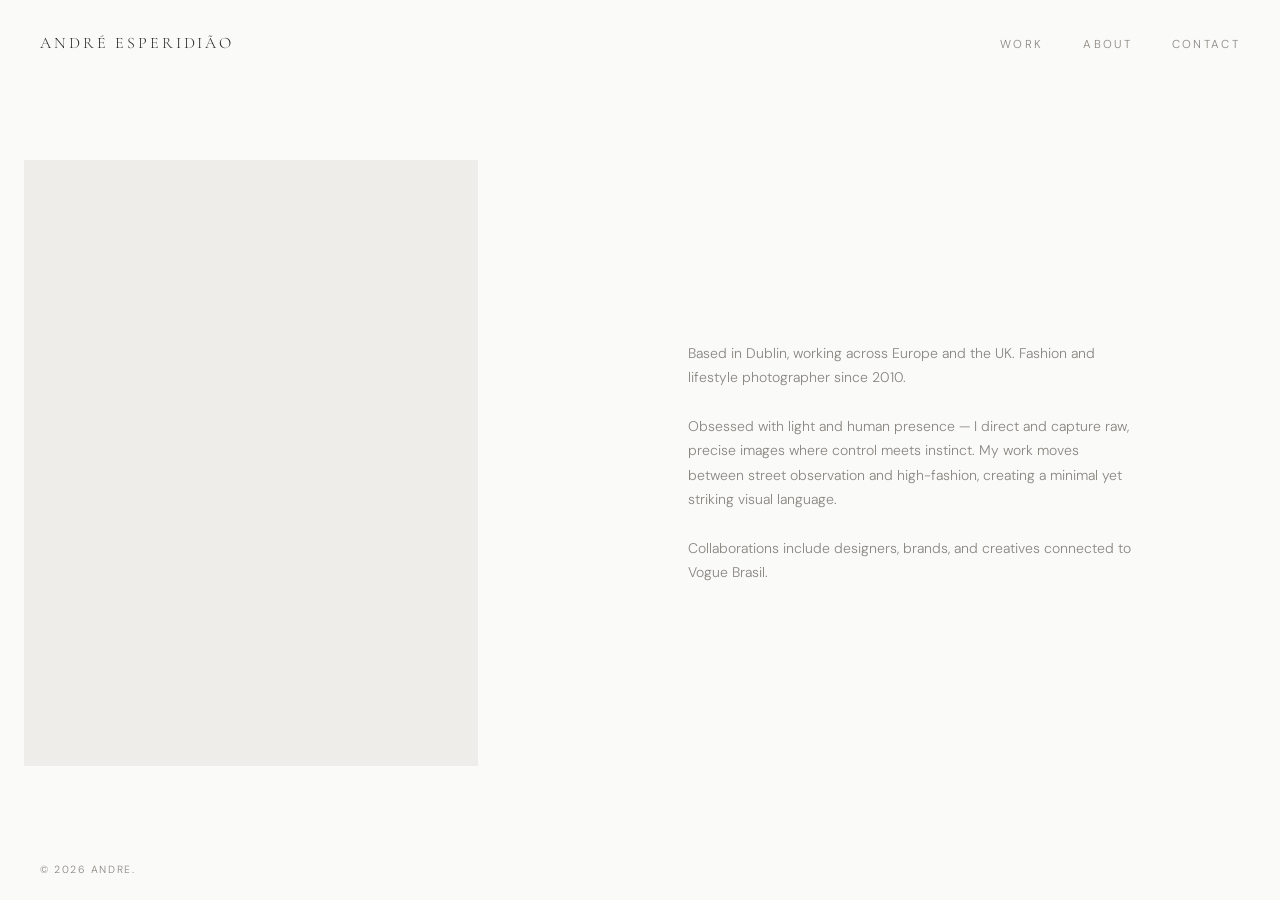
==== commit ca261121: "fix: correct footer copyright name across multiple pages" ====
--- a/about.html
+++ b/about.html
@@ -55,7 +55,7 @@
     </section>
 
     <footer class="page-footer" style="position:fixed;bottom:0;left:0;right:0;margin-top:0;">
-      <span class="footer-copy">© <span class="footer-year"></span> Aã</span>
+      <span class="footer-copy">© <span class="footer-year"></span> Andre.</span>
     </footer>
   </main>
 
--- a/style.css
+++ b/style.css
@@ -493,7 +493,7 @@
 .work-grid {
   display: flex;
   flex-direction: column;
-  gap: 15vh;
+  gap: 20vh;
 }
 
 .project-link {
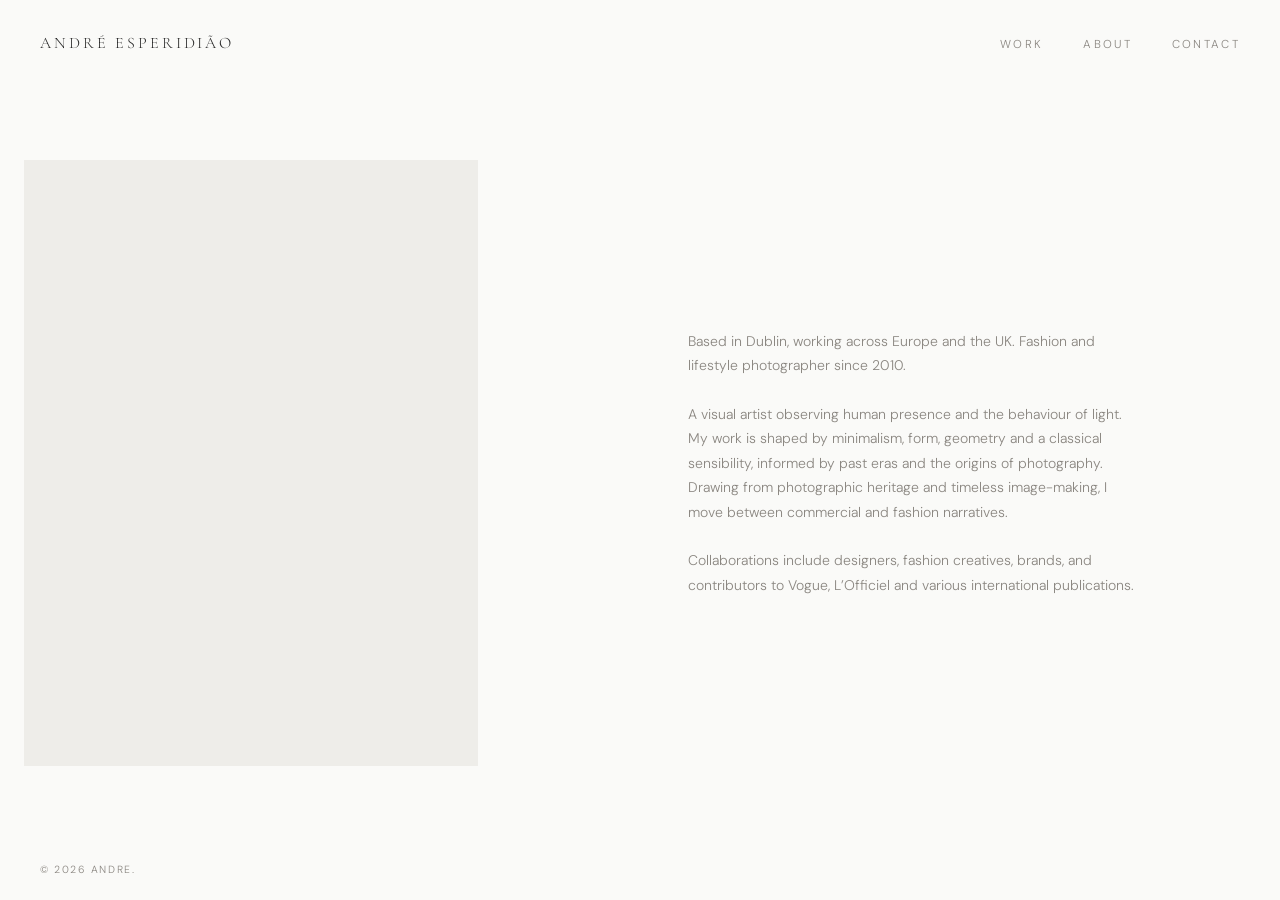
==== commit 0f8fe5e9: "refactor: update about section text for clarity and improved narrative Co-authored-by: Copilot <copi" ====
--- a/about.html
+++ b/about.html
@@ -27,14 +27,14 @@
     </button>
   </header>
 
-  <nav class="mobile-menu" id="mobileMenu">
+  <nav class="mobile-menu mobile-menu--light" id="mobileMenu">
     <a href="work.html">Work</a>
     <a href="about.html">About</a>
     <a href="contact.html">Contact</a>
   </nav>
 
   <main class="page">
-    <section class="page-top" style="padding-left:1.5rem;padding-right:1.5rem;">
+    <section class="page-top" style="padding-left:1.5rem;padding-right:1.5rem;padding-bottom:5rem;">
       <div class="about-grid">
 
         <div class="reveal-image image-container w-full md-w-80pct" style="aspect-ratio:3/4;">
@@ -45,10 +45,12 @@
 
         <div class="about-text-col">
           <p>Based in Dublin, working across Europe and the UK. Fashion and lifestyle photographer since 2010.</p>
-          <p>Obsessed with light and human presence — I direct and capture raw, precise images where control meets
-            instinct. My work moves between street observation and high-fashion, creating a minimal yet striking visual
-            language.</p>
-          <p>Collaborations include designers, brands, and creatives connected to Vogue Brasil.</p>
+          <p>A visual artist observing human presence and the behaviour of light. My work is shaped by minimalism, form,
+            geometry and a classical sensibility, informed by past eras and the origins of photography. Drawing from
+            photographic heritage and timeless image-making, I move between commercial and fashion narratives.</p>
+          <p>Collaborations include designers, fashion creatives, brands, and contributors to Vogue, L’Officiel and
+            various
+            international publications.</p>
         </div>
 
       </div>
--- a/style.css
+++ b/style.css
@@ -63,7 +63,7 @@
   top: 0;
   left: 0;
   right: 0;
-  z-index: 100;
+  z-index: 120;
   display: flex;
   align-items: center;
   justify-content: space-between;
@@ -115,64 +115,138 @@
 
 .nav-burger {
   display: none;
-  flex-direction: column;
-  gap: 5px;
+  position: relative;
+  width: 28px;
+  height: 20px;
   cursor: pointer;
   background: none;
   border: none;
-  padding: 4px;
+  padding: 0;
+  flex-shrink: 0;
 }
 
 .nav-burger span {
   display: block;
-  width: 22px;
+  position: absolute;
   height: 1px;
+  left: 0;
+  right: 0;
   background: var(--foreground);
-  transition: transform 0.3s ease, opacity 0.3s ease;
+  transition: transform 0.35s cubic-bezier(0.22, 1, 0.36, 1),
+    top 0.25s ease,
+    opacity 0.2s ease;
+}
+
+.page-index .nav-burger span {
+  background: #fff;
+}
+
+.nav-burger span:nth-child(1) {
+  top: 4px;
+}
+
+.nav-burger span:nth-child(2) {
+  top: 10px;
+}
+
+.nav-burger span:nth-child(3) {
+  top: 16px;
 }
 
 .nav-burger.open span:nth-child(1) {
-  transform: translateY(6px) rotate(45deg);
+  top: 10px;
+  transform: rotate(45deg);
 }
 
 .nav-burger.open span:nth-child(2) {
   opacity: 0;
+  transform: scaleX(0);
 }
 
 .nav-burger.open span:nth-child(3) {
-  transform: translateY(-6px) rotate(-45deg);
-}
+  top: 10px;
+  transform: rotate(-45deg);
+}
+
 
 .mobile-menu {
-  display: none;
+  display: flex;
   position: fixed;
   inset: 0;
-  z-index: 90;
-  background: rgba(10, 10, 10, 0.97);
+  z-index: 110;
+  background: #0a0a0a;
   flex-direction: column;
   align-items: center;
   justify-content: center;
   gap: 2.5rem;
+  opacity: 0;
+  visibility: hidden;
+  pointer-events: none;
+  transition: opacity 0.6s cubic-bezier(0.22, 1, 0.36, 1),
+    visibility 0.6s;
 }
 
 .mobile-menu.open {
-  display: flex;
+  opacity: 1;
+  visibility: visible;
+  pointer-events: auto;
 }
 
 .mobile-menu a {
-  font-family: 'Cormorant Garamond', serif;
-  font-weight: 300;
-  font-size: 2.8rem;
-  letter-spacing: 0.08em;
+  font-family: 'DM Sans', sans-serif;
+  font-weight: 300;
+  font-size: 0.72rem;
+  letter-spacing: 0.22em;
+  text-transform: uppercase;
+  color: rgba(255, 255, 255, 0.75);
+  text-decoration: none;
+  opacity: 0;
+  transform: translateY(14px);
+  transition: opacity 0.55s cubic-bezier(0.22, 1, 0.36, 1),
+    transform 0.55s cubic-bezier(0.22, 1, 0.36, 1),
+    color 0.2s;
+}
+
+.mobile-menu a:hover {
   color: #fff;
-  text-decoration: none;
-  opacity: 0.85;
-  transition: opacity 0.2s;
-}
-
-.mobile-menu a:hover {
-  opacity: 1;
-}
+}
+
+.mobile-menu.open a:nth-of-type(1) {
+  opacity: 1;
+  transform: translateY(0);
+  transition-delay: 0.05s;
+}
+
+.mobile-menu.open a:nth-of-type(2) {
+  opacity: 1;
+  transform: translateY(0);
+  transition-delay: 0.18s;
+}
+
+.mobile-menu.open a:nth-of-type(3) {
+  opacity: 1;
+  transform: translateY(0);
+  transition-delay: 0.31s;
+}
+
+/* Light variant for white-background pages */
+.mobile-menu--light {
+  background: #fafaf8;
+}
+
+.mobile-menu--light a {
+  color: rgba(0, 0, 0, 0.6);
+}
+
+.mobile-menu--light a:hover {
+  color: #111;
+}
+
+.mobile-menu--light .nav-burger span {
+  background: #111;
+}
+
+
 
 @media (max-width: 768px) {
   .nav {
@@ -399,14 +473,11 @@
 /* ─── Scroll Reveal ──────────────────────────────── */
 .reveal-image {
   opacity: 0;
-  transform: translateY(24px);
-  transition: opacity 0.8s cubic-bezier(0.22, 1, 0.36, 1),
-    transform 0.8s cubic-bezier(0.22, 1, 0.36, 1);
+  transition: opacity 1.1s cubic-bezier(0.22, 1, 0.36, 1);
 }
 
 .reveal-image.visible {
   opacity: 1;
-  transform: translateY(0);
 }
 
 /* ─── Hero Section ───────────────────────────────── */
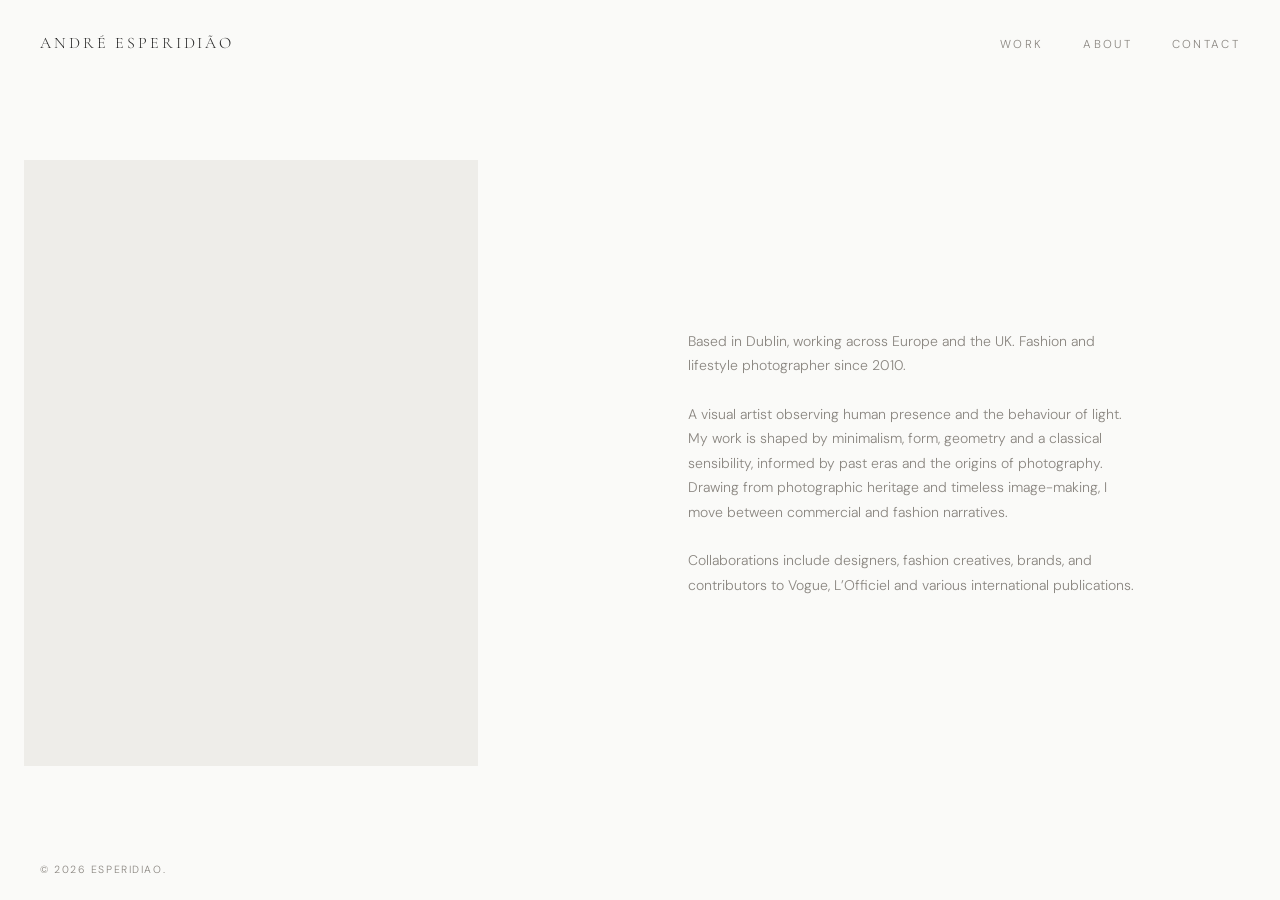
==== commit 327ddf08: "fix: update footer copyright name" ====
--- a/about.html
+++ b/about.html
@@ -57,7 +57,7 @@
     </section>
 
     <footer class="page-footer" style="position:fixed;bottom:0;left:0;right:0;margin-top:0;">
-      <span class="footer-copy">© <span class="footer-year"></span> Andre.</span>
+      <span class="footer-copy">© <span class="footer-year"></span> Esperidiao.</span>
     </footer>
   </main>
 
